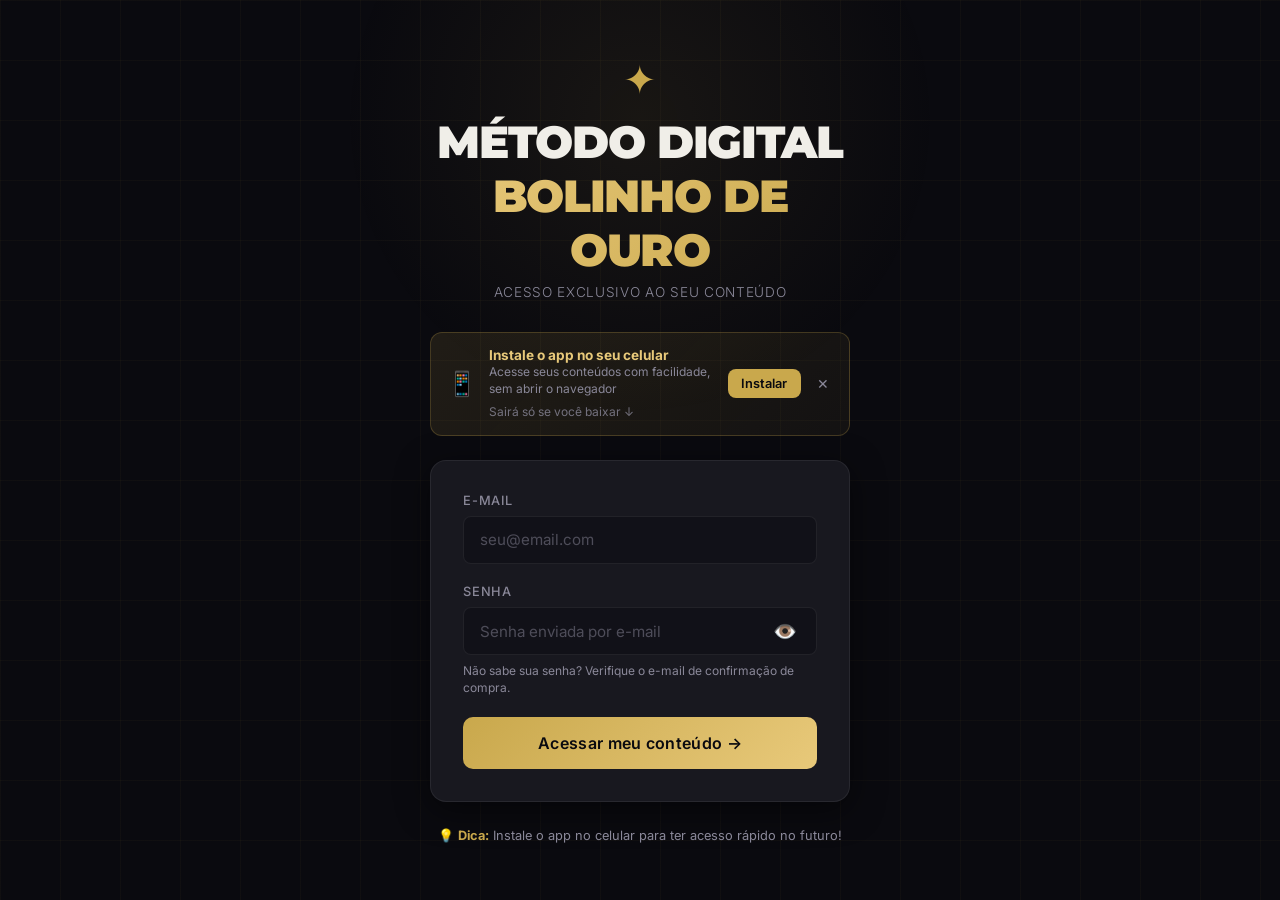
==== dashboard.html @ 83c012e7 "Adicionando app web completo" ====
<!DOCTYPE html>
<html lang="pt-BR">
<head>
  <meta charset="UTF-8" />
  <meta name="viewport" content="width=device-width, initial-scale=1.0, viewport-fit=cover, user-scalable=no" />
  <meta name="apple-mobile-web-app-capable" content="yes" />
  <meta name="apple-mobile-web-app-status-bar-style" content="black-translucent" />
  <meta name="theme-color" content="#0a0a0f" />
  <link rel="icon" type="image/x-icon" href="data:image/svg+xml,<svg xmlns='http://www.w3.org/2000/svg' viewBox='0 0 100 100'><text y='.9em' font-size='90' fill='%23c9a84c'>✦</text></svg>" />
  <title>Minha Biblioteca — Seu Conteúdo</title>
  <link rel="manifest" href="manifest.json" />
  <link rel="preconnect" href="https://fonts.googleapis.com" />
  <link href="https://fonts.googleapis.com/css2?family=Montserrat:wght@600;700;800;900&family=Inter:wght@300;400;500;600&display=swap" rel="stylesheet" />
  <link rel="stylesheet" href="style.css" />
</head>
<body class="dashboard-page">

  <!-- Header -->
  <header class="header">
    <div class="header-inner">
      <div class="brand-mini">
        <span class="brand-icon-sm">✦</span>
        <span>Minha Biblioteca</span>
      </div>
      <div class="header-actions">
        <button class="btn-pwa-mini" id="installBtnDash" style="display:none">📲 Instalar App</button>
        <button class="btn-logout" id="logoutBtn">Sair</button>
      </div>
    </div>
  </header>

  <!-- Hero Welcome -->
  <section class="hero-welcome">
    <h2 class="hero-title">Bem-vindo ao seu conteúdo 🎉</h2>
    <p class="hero-sub">Acesse seus materiais exclusivos abaixo. Clique em qualquer capa para abrir.</p>
  </section>

  <!-- Main Content -->
  <main class="library">

    <!-- Section: Conteúdo Principal -->
    <section class="section">
      <h3 class="section-title">
        <span class="section-badge unlocked">Desbloqueado</span>
        Seu Conteúdo Principal
      </h3>
      <div class="grid" id="mainGrid">

        <!-- Item 1 -->
        <div class="card unlocked" data-pdf="public/pdf/ebook-principal.pdf" data-title="E-book Principal">
          <div class="card-cover" style="background-image: url('public/imagens/capa1.png'); background-size: cover; background-position: center;">
```
            <div class="card-cover-icon"></div>
            <div class="card-cover-label">Receita Completa</div>
          </div>
          <div class="card-info">
            <h4>Bolinho de Ouro</h4>
            <p>Guia completo passo a passo</p>
            <span class="card-tag free">Incluso</span>
          </div>
        </div>

        <!-- Item 2 -->
        <div class="card unlocked" data-pdf="public/pdf/ebook-2.pdf" data-title="Livro de Receitas" data-checkout="https://go.perfectpay.com.br/PPU38CQ85M8" data-unlock-key="basico">
          <div class="card-cover" style="background-image: url('public/imagens/capa2.png'); background-size: cover; background-position: center;">
            <div class="card-cover-icon"></div>
            <div class="card-cover-label">Método Digital</div>
          </div>
          <div class="card-info">
            <h4>Venda Sem Sair de Casa</h4>
            <p>fature + de $5.000/mês</p>
            <span class="card-tag free">Incluso</span>
          </div>
        </div>

        <!-- Item 3 -->
        <div class="card unlocked" data-pdf="public/pdf/ebook-bonus.pdf" data-title="Checklist" data-checkout="https://go.perfectpay.com.br/PPU38CQ85M8" data-unlock-key="basico">
          <div class="card-cover" style="background-image: url('public/imagens/capa3.jpg'); background-size: cover; background-position: center;">
            <div class="card-cover-icon"></div>
            <div class="card-cover-label">Campeãs de Venda</div>
          </div>
          <div class="card-info">
            <h4>BÔNUS EXCLUSIVO</h4>
            <p>7 Receitas Campeãs Para Aumentar Seu Lucro</p>
            <span class="card-tag free">Incluso</span>
          </div>
        </div>

      </div>
    </section>

    <!-- Section: Ofertas Especiais -->
    <section class="section">
      <h3 class="section-title">
        <span class="section-badge locked">Oferta Especial</span>
        Conteúdo Premium — Desbloqueie Agora
      </h3>
      <div class="grid" id="upsellGrid">

        <!-- Upsell 1 -->
        <div class="card locked" data-checkout="https://go.perfectpay.com.br/PPU38CQ85TG" data-title="Pack Avançado" data-unlock-key="premium">
          <div class="card-cover locked-cover" style="background-image: url('public/imagens/capa4.png'); background-size: cover; background-position: center;">
            <div class="lock-overlay">
              <div class="lock-icon">🔒</div>
              <div class="lock-label">Clique para desbloquear</div>
            </div>
            <div class="card-cover-icon muted">⚡</div>
            <div class="card-cover-label muted">Premium</div>
          </div>
          <div class="card-info">
            <h4>Molhos Premium Gourmet</h4>
            <p>Conteúdo extra de alto nível</p>
            <span class="card-tag premium">Comprar agora</span>
          </div>
        </div>

        <!-- Upsell 2 -->
        <div class="card locked" data-checkout="https://seusite.com/checkout/upsell-2" data-title="Masterclass">
          <div class="card-cover locked-cover" style="background: linear-gradient(135deg, #1a1a1a 0%, #2d2d2d 100%)">
            <div class="lock-overlay">
              <div class="lock-icon">🔒</div>
              <div class="lock-label">Clique para desbloquear</div>
            </div>
            <div class="card-cover-icon muted">🎓</div>
            <div class="card-cover-label muted">Masterclass</div>
          </div>
          <div class="card-info">
            <h4>Masterclass Exclusiva</h4>
            <p>Treinamento aprofundado</p>
            <span class="card-tag premium">Comprar agora</span>
          </div>
        </div>

        <!-- Upsell 3 -->
        <div class="card locked" data-checkout="https://seusite.com/checkout/upsell-3" data-title="Bônus VIP">
          <div class="card-cover locked-cover" style="background: linear-gradient(135deg, #1a1a1a 0%, #2d2d2d 100%)">
            <div class="lock-overlay">
              <div class="lock-icon">🔒</div>
              <div class="lock-label">Clique para desbloquear</div>
            </div>
            <div class="card-cover-icon muted">👑</div>
            <div class="card-cover-label muted">VIP</div>
          </div>
          <div class="card-info">
            <h4>Bônus VIP</h4>
            <p>Para membros especiais</p>
            <span class="card-tag premium">Comprar agora</span>
          </div>
        </div>

      </div>
    </section>

  </main>

  <!-- PDF Modal -->
  <div class="modal-overlay" id="pdfModal">
    <div class="modal">
      <div class="modal-header">
        <h3 id="modalTitle">Título do PDF</h3>
        <button class="modal-close" id="modalClose">✕</button>
      </div>
      <div class="modal-body">
        <embed id="pdfEmbed" src="" type="application/pdf" width="100%" height="100%" />
      </div>
      <div class="modal-footer">
        <a id="pdfOpenNew" href="#" target="_blank" class="btn-open-new">Abrir em nova aba ↗</a>
      </div>
    </div>
  </div>

  <script src="app.js"></script>
</body>
</html>
---- style.css ----
/* ===================================
   MINHA BIBLIOTECA DIGITAL — STYLES
   Dark Luxury / Editorial Aesthetic
=================================== */

:root {
  --bg: #0a0a0f;
  --bg2: #111118;
  --bg3: #18181f;
  --border: rgba(255,255,255,0.07);
  --gold: #c9a84c;
  --gold-light: #e8c97a;
  --text: #f0eee8;
  --text-muted: #8a8899;
  --red: #e05c5c;
  --green: #4caf87;
  --radius: 12px;
  --shadow: 0 8px 32px rgba(0,0,0,0.5);
  --font-display: 'Montserrat', sans-serif;
  --font-body: 'Inter', sans-serif;
}

*, *::before, *::after { box-sizing: border-box; margin: 0; padding: 0; }

html { 
  scroll-behavior: smooth; 
  -webkit-user-select: none;
  user-select: none;
}

body {
  font-family: var(--font-body);
  background: var(--bg);
  color: var(--text);
  min-height: 100vh;
  -webkit-font-smoothing: antialiased;
}

/* ========== LOGIN PAGE ========== */

.login-page {
  display: flex;
  align-items: center;
  justify-content: center;
  min-height: 100vh;
  padding: 2rem 1rem;
  position: relative;
  overflow: hidden;
}

.login-bg {
  position: fixed;
  inset: 0;
  z-index: 0;
  pointer-events: none;
}

.login-bg-grid {
  position: absolute;
  inset: 0;
  background-image:
    linear-gradient(rgba(201,168,76,0.04) 1px, transparent 1px),
    linear-gradient(90deg, rgba(201,168,76,0.04) 1px, transparent 1px);
  background-size: 60px 60px;
}

.login-bg-glow {
  position: absolute;
  top: -20%;
  left: 50%;
  transform: translateX(-50%);
  width: 600px;
  height: 600px;
  background: radial-gradient(ellipse at center, rgba(201,168,76,0.08) 0%, transparent 70%);
}

.login-container {
  position: relative;
  z-index: 1;
  width: 100%;
  max-width: 420px;
  display: flex;
  flex-direction: column;
  gap: 1.5rem;
  animation: fadeUp 0.6s ease both;
}

@keyframes fadeUp {
  from { opacity: 0; transform: translateY(24px); }
  to { opacity: 1; transform: translateY(0); }
}

/* Brand */
.brand { text-align: center; padding-bottom: 0.5rem; }

.brand-icon {
  font-size: 2.5rem;
  color: var(--gold);
  display: block;
  margin-bottom: 0.75rem;
  animation: spin 8s linear infinite;
}

@keyframes spin {
  from { transform: rotate(0deg); }
  to { transform: rotate(360deg); }
}

.brand-name {
  font-family: var(--font-display);
  font-size: 2.8rem;
  font-weight: 900;
  letter-spacing: -0.03em;
  line-height: 1.2;
}

.brand-primary {
  color: var(--text);
  display: block;
}

.brand-accent {
  background: linear-gradient(135deg, var(--gold-light), var(--gold));
  -webkit-background-clip: text;
  -webkit-text-fill-color: transparent;
  background-clip: text;
  display: block;
}

.brand-sub {
  color: var(--text-muted);
  font-size: 0.85rem;
  margin-top: 0.4rem;
  letter-spacing: 0.05em;
  text-transform: uppercase;
  font-weight: 300;
}

/* PWA Banner */
.pwa-banner {
  display: flex;
  align-items: center;
  gap: 0.75rem;
  background: linear-gradient(135deg, rgba(201,168,76,0.12), rgba(201,168,76,0.05));
  border: 1px solid rgba(201,168,76,0.25);
  border-radius: var(--radius);
  padding: 0.875rem 1rem;
  animation: slideIn 0.4s ease 0.3s both;
}

@keyframes slideIn {
  from { opacity: 0; transform: translateX(-16px); }
  to { opacity: 1; transform: translateX(0); }
}

.pwa-banner.hidden { display: none; }

.pwa-icon { font-size: 1.5rem; flex-shrink: 0; }

.pwa-text { flex: 1; }
.pwa-text strong { display: block; font-size: 0.85rem; color: var(--gold-light); }
.pwa-text small { display: block; font-size: 0.75rem; color: var(--text-muted); margin-top: 0.1rem; line-height: 1.4; }

.pwa-btn {
  background: var(--gold);
  color: #0a0a0f;
  border: none;
  border-radius: 8px;
  padding: 0.45rem 0.85rem;
  font-size: 0.8rem;
  font-weight: 600;
  font-family: var(--font-body);
  cursor: pointer;
  white-space: nowrap;
  transition: background 0.2s;
}
.pwa-btn:hover { background: var(--gold-light); }

.pwa-close {
  background: none;
  border: none;
  color: var(--text-muted);
  cursor: pointer;
  font-size: 0.85rem;
  padding: 0.25rem;
  transition: color 0.2s;
  flex-shrink: 0;
}
.pwa-close:hover { color: var(--text); }

/* Login Form */
.login-form {
  background: var(--bg3);
  border: 1px solid var(--border);
  border-radius: 16px;
  padding: 2rem;
  display: flex;
  flex-direction: column;
  gap: 1.25rem;
  box-shadow: var(--shadow);
}

.field {
  display: flex;
  flex-direction: column;
  gap: 0.5rem;
}

.field label {
  font-size: 0.8rem;
  font-weight: 500;
  letter-spacing: 0.06em;
  text-transform: uppercase;
  color: var(--text-muted);
}

.field input {
  background: var(--bg2);
  border: 1px solid var(--border);
  border-radius: 8px;
  padding: 0.85rem 1rem;
  color: var(--text);
  font-family: var(--font-body);
  font-size: 0.95rem;
  outline: none;
  transition: border-color 0.2s, box-shadow 0.2s;
  -webkit-user-select: text;
  user-select: text;
}

.field input:focus {
  border-color: rgba(201,168,76,0.4);
  box-shadow: 0 0 0 3px rgba(201,168,76,0.08);
}

.field input::placeholder { color: var(--text-muted); opacity: 0.5; }

.password-wrapper {
  position: relative;
  display: flex;
  align-items: center;
}

.password-wrapper input {
  width: 100%;
  padding-right: 2.8rem;
}

.password-toggle {
  position: absolute;
  right: 0.75rem;
  background: none;
  border: none;
  color: var(--text-muted);
  font-size: 1.2rem;
  cursor: pointer;
  padding: 0.5rem;
  display: flex;
  align-items: center;
  justify-content: center;
  transition: color 0.2s;
}

.password-toggle:hover {
  color: var(--text);
}

.password-toggle:active {
  transform: scale(0.95);
}

.field-hint {
  font-size: 0.75rem;
  color: var(--text-muted);
  line-height: 1.4;
}

.error-msg {
  background: rgba(224,92,92,0.1);
  border: 1px solid rgba(224,92,92,0.25);
  color: var(--red);
  border-radius: 8px;
  padding: 0.75rem 1rem;
  font-size: 0.85rem;
  display: none;
}
.error-msg.show { display: block; }

.btn-login {
  background: linear-gradient(135deg, var(--gold) 0%, var(--gold-light) 100%);
  color: #0a0a0f;
  border: none;
  border-radius: 10px;
  padding: 1rem;
  font-family: var(--font-body);
  font-size: 1rem;
  font-weight: 600;
  cursor: pointer;
  transition: opacity 0.2s, transform 0.15s;
  letter-spacing: 0.02em;
}
.btn-login:hover { opacity: 0.9; transform: translateY(-1px); }
.btn-login:active { transform: translateY(0); }

.login-note {
  text-align: center;
  font-size: 0.8rem;
  color: var(--text-muted);
  line-height: 1.5;
  padding: 0 0.5rem;
}
.login-note strong { color: var(--gold); }

/* ========== DASHBOARD PAGE ========== */

.dashboard-page { min-height: 100vh; }

/* Header */
.header {
  position: sticky;
  top: 0;
  z-index: 100;
  background: rgba(10,10,15,0.85);
  backdrop-filter: blur(20px);
  border-bottom: 1px solid var(--border);
}

.header-inner {
  max-width: 1280px;
  margin: 0 auto;
  padding: 1rem 2rem;
  display: flex;
  align-items: center;
  justify-content: space-between;
}

.brand-mini {
  display: flex;
  align-items: center;
  gap: 0.5rem;
  font-family: var(--font-display);
  font-size: 1.1rem;
  font-weight: 700;
  color: var(--gold);
}

.brand-icon-sm { font-size: 1rem; }

.header-actions { display: flex; align-items: center; gap: 0.75rem; }

.btn-pwa-mini {
  background: rgba(201,168,76,0.15);
  border: 1px solid rgba(201,168,76,0.3);
  color: var(--gold);
  border-radius: 8px;
  padding: 0.45rem 0.85rem;
  font-size: 0.8rem;
  font-family: var(--font-body);
  cursor: pointer;
  transition: background 0.2s;
}
.btn-pwa-mini:hover { background: rgba(201,168,76,0.25); }

.btn-logout {
  background: transparent;
  border: 1px solid var(--border);
  color: var(--text-muted);
  border-radius: 8px;
  padding: 0.45rem 0.85rem;
  font-size: 0.8rem;
  font-family: var(--font-body);
  cursor: pointer;
  transition: color 0.2s, border-color 0.2s;
}
.btn-logout:hover { color: var(--text); border-color: rgba(255,255,255,0.2); }

/* Hero */
.hero-welcome {
  max-width: 1280px;
  margin: 0 auto;
  padding: 3rem 2rem 1.5rem;
  animation: fadeUp 0.5s ease both;
}

.hero-title {
  font-family: var(--font-display);
  font-size: clamp(2.2rem, 5vw, 3.2rem);
  font-weight: 900;
  letter-spacing: -0.03em;
  color: var(--text);
  margin-bottom: 0.5rem;
  line-height: 1.1;
}

.hero-sub {
  color: var(--text-muted);
  font-size: 1rem;
  font-weight: 300;
}

/* Library */
.library {
  max-width: 1280px;
  margin: 0 auto;
  padding: 1rem 2rem 4rem;
  display: flex;
  flex-direction: column;
  gap: 3rem;
}

.section { display: flex; flex-direction: column; gap: 1.25rem; }

.section-title {
  display: flex;
  align-items: center;
  gap: 0.75rem;
  font-family: var(--font-display);
  font-size: 1.5rem;
  font-weight: 800;
  color: var(--text);
  letter-spacing: -0.01em;
}

.section-badge {
  font-family: var(--font-body);
  font-size: 0.7rem;
  font-weight: 600;
  text-transform: uppercase;
  letter-spacing: 0.08em;
  padding: 0.3rem 0.7rem;
  border-radius: 20px;
}

.section-badge.unlocked {
  background: rgba(76,175,135,0.15);
  border: 1px solid rgba(76,175,135,0.3);
  color: var(--green);
}

.section-badge.locked {
  background: rgba(201,168,76,0.12);
  border: 1px solid rgba(201,168,76,0.25);
  color: var(--gold);
}

/* Grid */
.grid {
  display: grid;
  grid-template-columns: repeat(auto-fill, minmax(200px, 1fr));
  gap: 1.25rem;
}

/* Cards */
.card {
  border-radius: var(--radius);
  overflow: hidden;
  background: var(--bg3);
  border: 1px solid var(--border);
  cursor: pointer;
  transition: transform 0.25s ease, box-shadow 0.25s ease;
  animation: fadeUp 0.5s ease both;
}

.card:nth-child(1) { animation-delay: 0.05s; }
.card:nth-child(2) { animation-delay: 0.1s; }
.card:nth-child(3) { animation-delay: 0.15s; }

.card.unlocked:hover {
  transform: translateY(-6px) scale(1.01);
  box-shadow: 0 20px 40px rgba(0,0,0,0.5), 0 0 0 1px rgba(76,175,135,0.2);
}

.card.locked:hover {
  transform: translateY(-4px);
  box-shadow: 0 16px 32px rgba(0,0,0,0.5), 0 0 0 1px rgba(201,168,76,0.25);
}

/* Card Cover */
.card-cover {
  aspect-ratio: 2/3;
  display: flex;
  flex-direction: column;
  align-items: center;
  justify-content: center;
  position: relative;
  overflow: hidden;
}

.card-cover::after {
  content: '';
  position: absolute;
  inset: 0;
  background: linear-gradient(to bottom, transparent 50%, rgba(0,0,0,0.5) 100%);
}

.card-cover-icon {
  font-size: 3rem;
  z-index: 1;
  filter: drop-shadow(0 4px 12px rgba(0,0,0,0.4));
  transition: transform 0.3s ease;
}

.card:hover .card-cover-icon { transform: scale(1.1); }

.card-cover-icon.muted { filter: grayscale(1) opacity(0.3); }

.card-cover-label {
  position: absolute;
  bottom: 0.75rem;
  left: 0.75rem;
  z-index: 2;
  font-size: 0.7rem;
  font-weight: 600;
  text-transform: uppercase;
  letter-spacing: 0.08em;
  color: rgba(255,255,255,0.7);
  background: rgba(0,0,0,0.4);
  backdrop-filter: blur(8px);
  padding: 0.2rem 0.5rem;
  border-radius: 4px;
}

.card-cover-label.muted { opacity: 0.4; }

/* Locked overlay */
.locked-cover { filter: brightness(0.4); }

.lock-overlay {
  position: absolute;
  inset: 0;
  display: flex;
  flex-direction: column;
  align-items: center;
  justify-content: center;
  z-index: 3;
  gap: 0.5rem;
}

.lock-icon {
  font-size: 2.5rem;
  filter: none;
  animation: pulse 2s ease infinite;
}

@keyframes pulse {
  0%, 100% { opacity: 0.8; transform: scale(1); }
  50% { opacity: 1; transform: scale(1.05); }
}

.lock-label {
  font-size: 0.75rem;
  font-weight: 600;
  color: var(--gold-light);
  text-transform: uppercase;
  letter-spacing: 0.06em;
  background: rgba(0,0,0,0.6);
  padding: 0.3rem 0.75rem;
  border-radius: 20px;
  border: 1px solid rgba(201,168,76,0.3);
}

/* Card Info */
.card-info {
  padding: 1rem;
  display: flex;
  flex-direction: column;
  gap: 0.3rem;
}

.card-info h4 {
  font-family: var(--font-display);
  font-size: 0.95rem;
  font-weight: 700;
  color: var(--text);
  line-height: 1.3;
  letter-spacing: -0.01em;
}

.card-info p {
  font-size: 0.78rem;
  color: var(--text-muted);
  line-height: 1.4;
}

.card-tag {
  display: inline-block;
  font-size: 0.7rem;
  font-weight: 600;
  text-transform: uppercase;
  letter-spacing: 0.06em;
  padding: 0.2rem 0.55rem;
  border-radius: 4px;
  margin-top: 0.25rem;
}

.card-tag.free {
  background: rgba(76,175,135,0.12);
  color: var(--green);
}

.card-tag.premium {
  background: rgba(201,168,76,0.12);
  color: var(--gold);
}

/* ========== PDF MODAL ========== */

.modal-overlay {
  position: fixed;
  inset: 0;
  background: rgba(0,0,0,0.85);
  backdrop-filter: blur(8px);
  z-index: 1000;
  display: flex;
  align-items: center;
  justify-content: center;
  padding: 1rem;
  opacity: 0;
  pointer-events: none;
  transition: opacity 0.25s;
}

.modal-overlay.open {
  opacity: 1;
  pointer-events: all;
}

.modal {
  background: var(--bg3);
  border: 1px solid var(--border);
  border-radius: 16px;
  width: 100%;
  max-width: 900px;
  height: 90vh;
  display: flex;
  flex-direction: column;
  overflow: hidden;
  transform: scale(0.95);
  transition: transform 0.25s;
  box-shadow: 0 40px 80px rgba(0,0,0,0.6);
}

.modal-overlay.open .modal { transform: scale(1); }

.modal-header {
  display: flex;
  align-items: center;
  justify-content: space-between;
  padding: 1.25rem 1.5rem;
  border-bottom: 1px solid var(--border);
  flex-shrink: 0;
}

.modal-header h3 {
  font-family: var(--font-display);
  font-size: 1.1rem;
  font-weight: 700;
  color: var(--text);
}

.modal-close {
  background: rgba(255,255,255,0.07);
  border: 1px solid var(--border);
  color: var(--text-muted);
  border-radius: 8px;
  width: 36px;
  height: 36px;
  cursor: pointer;
  font-size: 0.85rem;
  transition: background 0.2s, color 0.2s;
  display: flex;
  align-items: center;
  justify-content: center;
}
.modal-close:hover { background: rgba(255,255,255,0.12); color: var(--text); }

.modal-body { flex: 1; overflow: hidden; }

.modal-body iframe {
  width: 100%;
  height: 100%;
  display: block;
  background: var(--bg2);
}

.modal-footer {
  padding: 1rem 1.5rem;
  border-top: 1px solid var(--border);
  display: flex;
  justify-content: flex-end;
  flex-shrink: 0;
}

.btn-open-new {
  background: rgba(201,168,76,0.12);
  border: 1px solid rgba(201,168,76,0.25);
  color: var(--gold);
  text-decoration: none;
  padding: 0.55rem 1.1rem;
  border-radius: 8px;
  font-size: 0.85rem;
  font-weight: 500;
  transition: background 0.2s;
}
.btn-open-new:hover { background: rgba(201,168,76,0.22); }

/* ========== RESPONSIVE ========== */

@media (max-width: 768px) {
  .header-inner { padding: 1rem; }
  .hero-welcome { padding: 2rem 1rem 1rem; }
  .library { padding: 0.5rem 1rem 3rem; }
  .grid { grid-template-columns: repeat(2, 1fr); gap: 0.875rem; }
  .login-form { padding: 1.5rem; }

  .btn-login {
    min-height: 48px;
    font-size: 1rem;
  }

  .field input {
    min-height: 44px;
  }
}

@media (max-width: 480px) {
  /* Header */
  .header-inner { 
    padding: 0.75rem;
    gap: 0.5rem;
  }

  .brand-mini {
    font-size: 0.85rem;
    gap: 0.4rem;
  }

  .btn-logout,
  .btn-pwa-mini {
    padding: 0.5rem 0.9rem;
    font-size: 0.7rem;
    min-height: 40px;
  }

  /* Hero */
  .hero-welcome { 
    padding: 1.25rem 0.9rem 0.875rem; 
  }

  .hero-title {
    font-size: clamp(1.6rem, 6vw, 2rem);
    line-height: 1.15;
  }

  .hero-sub {
    font-size: 0.85rem;
  }

  /* Library */
  .library { 
    padding: 0.5rem 0.9rem 2.5rem; 
    gap: 1.5rem;
  }

  .section {
    gap: 1rem;
  }

  .section-title {
    font-size: 1.1rem;
  }

  /* Grid */
  .grid { 
    grid-template-columns: 1fr;
    gap: 1rem;
  }

  /* Cards */
  .card {
    display: flex;
    flex-direction: column;
  }

  .card-cover {
    aspect-ratio: 16/10;
    min-height: 140px;
  }

  .card-cover-icon {
    font-size: 2rem;
  }

  .card-info {
    padding: 0.9rem;
    flex: 1;
  }

  .card-info h4 {
    font-size: 0.95rem;
    margin-bottom: 0.25rem;
  }

  .card-info p {
    font-size: 0.78rem;
    margin-bottom: 0.3rem;
  }

  .card-tag {
    font-size: 0.68rem;
    padding: 0.25rem 0.6rem;
    margin-top: 0.25rem;
  }

  .lock-icon {
    font-size: 2rem;
  }

  .lock-label {
    font-size: 0.7rem;
  }

  /* Login Form */
  .login-container {
    max-width: 100%;
    gap: 1.25rem;
  }

  .login-form { 
    padding: 1.25rem 1.1rem;
    gap: 1rem;
  }

  .field input {
    padding: 0.95rem 1rem;
    font-size: 16px !important;
    min-height: 48px;
  }

  .btn-login {
    padding: 1.2rem;
    font-size: 0.95rem;
    min-height: 54px;
    -webkit-appearance: none;
    appearance: none;
  }

  .brand-name {
    font-size: 2rem;
  }

  .brand-icon {
    font-size: 2rem;
  }

  .pwa-banner {
    gap: 0.6rem;
    padding: 0.8rem;
  }

  .pwa-icon { font-size: 1.25rem; }
  .pwa-btn { padding: 0.5rem 0.9rem; font-size: 0.7rem; min-height: 40px; }

  /* Modal */
  .modal-overlay {
    padding: 0.75rem;
  }

  .modal {
    max-width: 100%;
    height: 80vh;
  }

  .modal-header {
    padding: 0.9rem 1.1rem;
  }

  .modal-header h3 {
    font-size: 0.95rem;
  }

  .modal-close {
    width: 36px;
    height: 36px;
  }

  .btn-open-new {
    padding: 0.6rem 1rem;
    font-size: 0.75rem;
  }

  /* Touch targets */
  button {
    min-height: 44px;
    -webkit-tap-highlight-color: transparent;
    tap-highlight-color: transparent;
  }

  a {
    -webkit-tap-highlight-color: transparent;
    tap-highlight-color: transparent;
  }

  input {
    -webkit-appearance: none;
    appearance: none;
  }

  input::-webkit-outer-spin-button,
  input::-webkit-inner-spin-button {
    -webkit-appearance: none;
    appearance: none;
    margin: 0;
  }
}
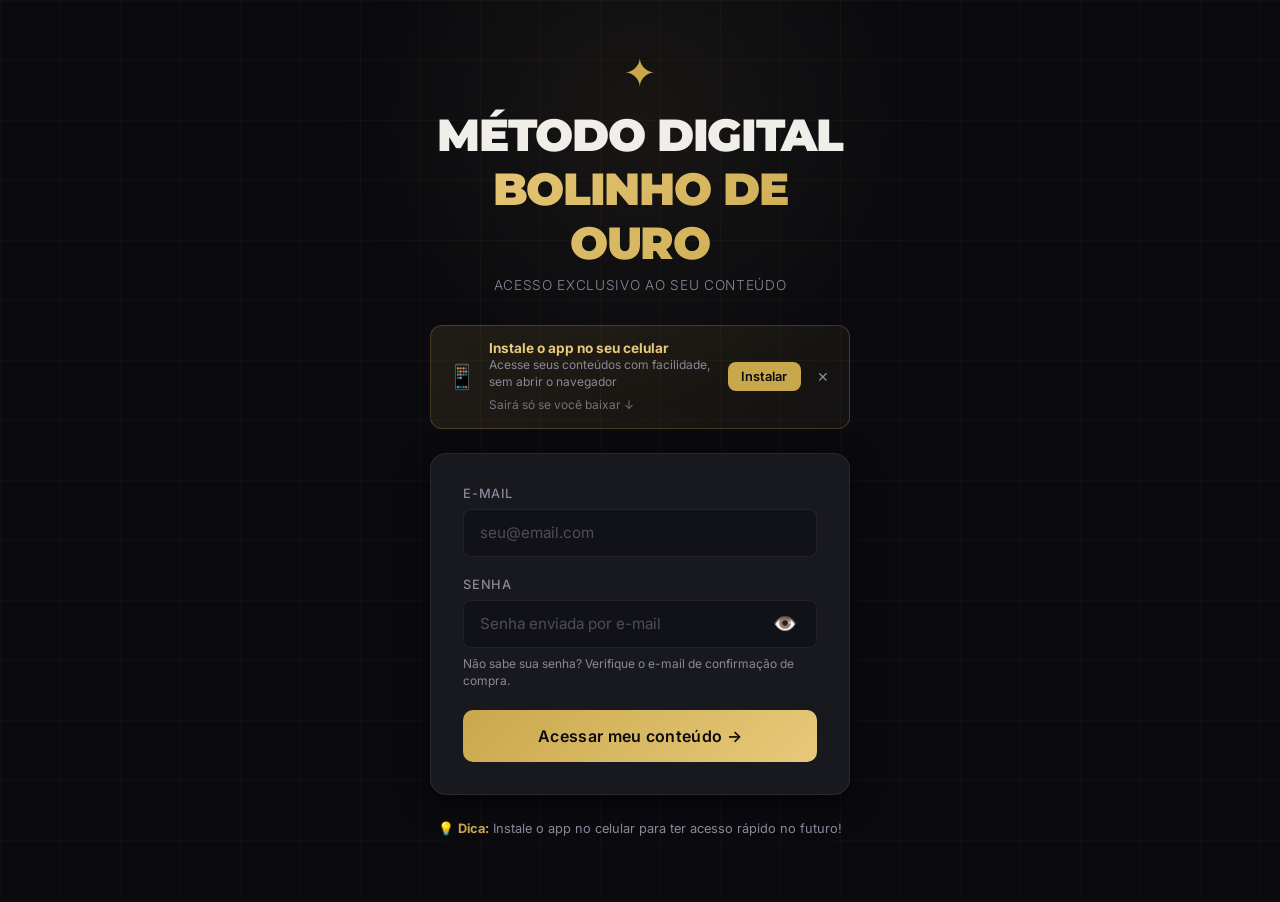
==== commit 0e4f358c: "add novo card de video" ====
--- a/dashboard.html
+++ b/dashboard.html
@@ -1,18 +1,23 @@
 <!DOCTYPE html>
 <html lang="pt-BR">
+
 <head>
   <meta charset="UTF-8" />
   <meta name="viewport" content="width=device-width, initial-scale=1.0, viewport-fit=cover, user-scalable=no" />
   <meta name="apple-mobile-web-app-capable" content="yes" />
   <meta name="apple-mobile-web-app-status-bar-style" content="black-translucent" />
   <meta name="theme-color" content="#0a0a0f" />
-  <link rel="icon" type="image/x-icon" href="data:image/svg+xml,<svg xmlns='http://www.w3.org/2000/svg' viewBox='0 0 100 100'><text y='.9em' font-size='90' fill='%23c9a84c'>✦</text></svg>" />
+  <link rel="icon" type="image/x-icon"
+    href="data:image/svg+xml,<svg xmlns='http://www.w3.org/2000/svg' viewBox='0 0 100 100'><text y='.9em' font-size='90' fill='%23c9a84c'>✦</text></svg>" />
   <title>Minha Biblioteca — Seu Conteúdo</title>
   <link rel="manifest" href="manifest.json" />
   <link rel="preconnect" href="https://fonts.googleapis.com" />
-  <link href="https://fonts.googleapis.com/css2?family=Montserrat:wght@600;700;800;900&family=Inter:wght@300;400;500;600&display=swap" rel="stylesheet" />
+  <link
+    href="https://fonts.googleapis.com/css2?family=Montserrat:wght@600;700;800;900&family=Inter:wght@300;400;500;600&display=swap"
+    rel="stylesheet" />
   <link rel="stylesheet" href="style.css" />
 </head>
+
 <body class="dashboard-page">
 
   <!-- Header -->
@@ -47,9 +52,10 @@
       <div class="grid" id="mainGrid">
 
         <!-- Item 1 -->
-        <div class="card unlocked" data-pdf="public/pdf/ebook-principal.pdf" data-title="E-book Principal">
-          <div class="card-cover" style="background-image: url('public/imagens/capa1.png'); background-size: cover; background-position: center;">
-```
+        <div class="card unlocked" data-pdf="pdf/1ebook-principal.pdf" data-title="E-book Principal">
+          <div class="card-cover"
+            style="background-image: url('imagens/capa1.png'); background-size: cover; background-position: center;">
+            ```
             <div class="card-cover-icon"></div>
             <div class="card-cover-label">Receita Completa</div>
           </div>
@@ -61,8 +67,10 @@
         </div>
 
         <!-- Item 2 -->
-        <div class="card unlocked" data-pdf="public/pdf/ebook-2.pdf" data-title="Livro de Receitas" data-checkout="https://go.perfectpay.com.br/PPU38CQ85M8" data-unlock-key="basico">
-          <div class="card-cover" style="background-image: url('public/imagens/capa2.png'); background-size: cover; background-position: center;">
+        <div class="card unlocked" data-pdf="pdf/2ebook-vender.pdf" data-title="Livro de Receitas"
+          data-checkout="https://go.perfectpay.com.br/PPU38CQ85M8" data-unlock-key="basico">
+          <div class="card-cover"
+            style="background-image: url('imagens/capa2.png'); background-size: cover; background-position: center;">
             <div class="card-cover-icon"></div>
             <div class="card-cover-label">Método Digital</div>
           </div>
@@ -74,14 +82,31 @@
         </div>
 
         <!-- Item 3 -->
-        <div class="card unlocked" data-pdf="public/pdf/ebook-bonus.pdf" data-title="Checklist" data-checkout="https://go.perfectpay.com.br/PPU38CQ85M8" data-unlock-key="basico">
-          <div class="card-cover" style="background-image: url('public/imagens/capa3.jpg'); background-size: cover; background-position: center;">
+        <div class="card unlocked" data-pdf="pdf/3ebook-bonus.pdf" data-title="Checklist"
+          data-checkout="https://go.perfectpay.com.br/PPU38CQ85M8" data-unlock-key="basico">
+          <div class="card-cover"
+            style="background-image: url('imagens/capa3.jpg'); background-size: cover; background-position: center;">
             <div class="card-cover-icon"></div>
             <div class="card-cover-label">Campeãs de Venda</div>
           </div>
           <div class="card-info">
             <h4>BÔNUS EXCLUSIVO</h4>
             <p>7 Receitas Campeãs Para Aumentar Seu Lucro</p>
+            <span class="card-tag free">Incluso</span>
+          </div>
+        </div>
+
+        <!-- Item 4 -->
+        <div class="card unlocked" data-pdf="pdf/6ebook-videos_passo_a_passo_premium (1).pdf"
+          data-title="Vídeos Passo a Passo">
+          <div class="card-cover"
+            style="background-image: url('imagens/capa6.png'); background-size: cover; background-position: center;">
+            <div class="card-cover-icon"></div>
+            <div class="card-cover-label">Vídeos Premium</div>
+          </div>
+          <div class="card-info">
+            <h4>Vídeos Passo a Passo</h4>
+            <p>Guia em vídeo</p>
             <span class="card-tag free">Incluso</span>
           </div>
         </div>
@@ -98,8 +123,10 @@
       <div class="grid" id="upsellGrid">
 
         <!-- Upsell 1 -->
-        <div class="card locked" data-checkout="https://go.perfectpay.com.br/PPU38CQ85TG" data-title="Pack Avançado" data-unlock-key="premium">
-          <div class="card-cover locked-cover" style="background-image: url('public/imagens/capa4.png'); background-size: cover; background-position: center;">
+        <div class="card locked" data-pdf="pdf/4ebook-molhos.pdf"
+          data-checkout="https://go.perfectpay.com.br/PPU38CQ85TG" data-title="Pack Avançado" data-unlock-key="premium">
+          <div class="card-cover locked-cover"
+            style="background-image: url('imagens/capa4.png'); background-size: cover; background-position: center;">
             <div class="lock-overlay">
               <div class="lock-icon">🔒</div>
               <div class="lock-label">Clique para desbloquear</div>
@@ -115,36 +142,40 @@
         </div>
 
         <!-- Upsell 2 -->
-        <div class="card locked" data-checkout="https://seusite.com/checkout/upsell-2" data-title="Masterclass">
-          <div class="card-cover locked-cover" style="background: linear-gradient(135deg, #1a1a1a 0%, #2d2d2d 100%)">
+        <div class="card locked" data-pdf="pdf/5ebook-manualescala.pdf"
+          data-checkout="https://go.perfectpay.com.br/PPU38CQ8AS0" data-title="Manual da Escala"
+          data-unlock-key="escala">
+          <div class="card-cover locked-cover"
+            style="background-image: url('imagens/capa5.png'); background-size: cover; background-position: center;">
             <div class="lock-overlay">
               <div class="lock-icon">🔒</div>
               <div class="lock-label">Clique para desbloquear</div>
             </div>
             <div class="card-cover-icon muted">🎓</div>
-            <div class="card-cover-label muted">Masterclass</div>
-          </div>
-          <div class="card-info">
-            <h4>Masterclass Exclusiva</h4>
-            <p>Treinamento aprofundado</p>
+            <div class="card-cover-label muted">Manual</div>
+          </div>
+          <div class="card-info">
+            <h4>Manual da Escala</h4>
+            <p>Aprenda a escalar seu negócio</p>
             <span class="card-tag premium">Comprar agora</span>
           </div>
         </div>
 
         <!-- Upsell 3 -->
-        <div class="card locked" data-checkout="https://seusite.com/checkout/upsell-3" data-title="Bônus VIP">
+        <div class="card locked" style="pointer-events: none; opacity: 0.7;" data-title="Em Breve">
           <div class="card-cover locked-cover" style="background: linear-gradient(135deg, #1a1a1a 0%, #2d2d2d 100%)">
             <div class="lock-overlay">
-              <div class="lock-icon">🔒</div>
-              <div class="lock-label">Clique para desbloquear</div>
+              <div class="lock-icon">⏳</div>
+              <div class="lock-label">Em Breve</div>
             </div>
             <div class="card-cover-icon muted">👑</div>
             <div class="card-cover-label muted">VIP</div>
           </div>
           <div class="card-info">
             <h4>Bônus VIP</h4>
-            <p>Para membros especiais</p>
-            <span class="card-tag premium">Comprar agora</span>
+            <p>Novidades chegando aqui</p>
+            <span class="card-tag"
+              style="background: rgba(255,255,255,0.1); color: #ccc; border: 1px solid rgba(255,255,255,0.2);">Aguarde</span>
           </div>
         </div>
 
@@ -171,4 +202,5 @@
 
   <script src="app.js"></script>
 </body>
-</html>
+
+</html>
--- a/style.css
+++ b/style.css
@@ -7,7 +7,7 @@
   --bg: #0a0a0f;
   --bg2: #111118;
   --bg3: #18181f;
-  --border: rgba(255,255,255,0.07);
+  --border: rgba(255, 255, 255, 0.07);
   --gold: #c9a84c;
   --gold-light: #e8c97a;
   --text: #f0eee8;
@@ -15,15 +15,21 @@
   --red: #e05c5c;
   --green: #4caf87;
   --radius: 12px;
-  --shadow: 0 8px 32px rgba(0,0,0,0.5);
+  --shadow: 0 8px 32px rgba(0, 0, 0, 0.5);
   --font-display: 'Montserrat', sans-serif;
   --font-body: 'Inter', sans-serif;
 }
 
-*, *::before, *::after { box-sizing: border-box; margin: 0; padding: 0; }
-
-html { 
-  scroll-behavior: smooth; 
+*,
+*::before,
+*::after {
+  box-sizing: border-box;
+  margin: 0;
+  padding: 0;
+}
+
+html {
+  scroll-behavior: smooth;
   -webkit-user-select: none;
   user-select: none;
 }
@@ -43,9 +49,10 @@
   align-items: center;
   justify-content: center;
   min-height: 100vh;
-  padding: 2rem 1rem;
+  padding: 3rem 1rem 4rem;
   position: relative;
-  overflow: hidden;
+  overflow-y: auto;
+  overflow-x: hidden;
 }
 
 .login-bg {
@@ -59,8 +66,8 @@
   position: absolute;
   inset: 0;
   background-image:
-    linear-gradient(rgba(201,168,76,0.04) 1px, transparent 1px),
-    linear-gradient(90deg, rgba(201,168,76,0.04) 1px, transparent 1px);
+    linear-gradient(rgba(201, 168, 76, 0.04) 1px, transparent 1px),
+    linear-gradient(90deg, rgba(201, 168, 76, 0.04) 1px, transparent 1px);
   background-size: 60px 60px;
 }
 
@@ -71,7 +78,7 @@
   transform: translateX(-50%);
   width: 600px;
   height: 600px;
-  background: radial-gradient(ellipse at center, rgba(201,168,76,0.08) 0%, transparent 70%);
+  background: radial-gradient(ellipse at center, rgba(201, 168, 76, 0.08) 0%, transparent 70%);
 }
 
 .login-container {
@@ -82,16 +89,27 @@
   display: flex;
   flex-direction: column;
   gap: 1.5rem;
+  margin: auto 0;
   animation: fadeUp 0.6s ease both;
 }
 
 @keyframes fadeUp {
-  from { opacity: 0; transform: translateY(24px); }
-  to { opacity: 1; transform: translateY(0); }
+  from {
+    opacity: 0;
+    transform: translateY(24px);
+  }
+
+  to {
+    opacity: 1;
+    transform: translateY(0);
+  }
 }
 
 /* Brand */
-.brand { text-align: center; padding-bottom: 0.5rem; }
+.brand {
+  text-align: center;
+  padding-bottom: 0.5rem;
+}
 
 .brand-icon {
   font-size: 2.5rem;
@@ -102,8 +120,13 @@
 }
 
 @keyframes spin {
-  from { transform: rotate(0deg); }
-  to { transform: rotate(360deg); }
+  from {
+    transform: rotate(0deg);
+  }
+
+  to {
+    transform: rotate(360deg);
+  }
 }
 
 .brand-name {
@@ -141,25 +164,51 @@
   display: flex;
   align-items: center;
   gap: 0.75rem;
-  background: linear-gradient(135deg, rgba(201,168,76,0.12), rgba(201,168,76,0.05));
-  border: 1px solid rgba(201,168,76,0.25);
+  background: linear-gradient(135deg, rgba(201, 168, 76, 0.12), rgba(201, 168, 76, 0.05));
+  border: 1px solid rgba(201, 168, 76, 0.25);
   border-radius: var(--radius);
   padding: 0.875rem 1rem;
   animation: slideIn 0.4s ease 0.3s both;
 }
 
 @keyframes slideIn {
-  from { opacity: 0; transform: translateX(-16px); }
-  to { opacity: 1; transform: translateX(0); }
-}
-
-.pwa-banner.hidden { display: none; }
-
-.pwa-icon { font-size: 1.5rem; flex-shrink: 0; }
-
-.pwa-text { flex: 1; }
-.pwa-text strong { display: block; font-size: 0.85rem; color: var(--gold-light); }
-.pwa-text small { display: block; font-size: 0.75rem; color: var(--text-muted); margin-top: 0.1rem; line-height: 1.4; }
+  from {
+    opacity: 0;
+    transform: translateX(-16px);
+  }
+
+  to {
+    opacity: 1;
+    transform: translateX(0);
+  }
+}
+
+.pwa-banner.hidden {
+  display: none;
+}
+
+.pwa-icon {
+  font-size: 1.5rem;
+  flex-shrink: 0;
+}
+
+.pwa-text {
+  flex: 1;
+}
+
+.pwa-text strong {
+  display: block;
+  font-size: 0.85rem;
+  color: var(--gold-light);
+}
+
+.pwa-text small {
+  display: block;
+  font-size: 0.75rem;
+  color: var(--text-muted);
+  margin-top: 0.1rem;
+  line-height: 1.4;
+}
 
 .pwa-btn {
   background: var(--gold);
@@ -174,7 +223,10 @@
   white-space: nowrap;
   transition: background 0.2s;
 }
-.pwa-btn:hover { background: var(--gold-light); }
+
+.pwa-btn:hover {
+  background: var(--gold-light);
+}
 
 .pwa-close {
   background: none;
@@ -186,7 +238,10 @@
   transition: color 0.2s;
   flex-shrink: 0;
 }
-.pwa-close:hover { color: var(--text); }
+
+.pwa-close:hover {
+  color: var(--text);
+}
 
 /* Login Form */
 .login-form {
@@ -229,11 +284,14 @@
 }
 
 .field input:focus {
-  border-color: rgba(201,168,76,0.4);
-  box-shadow: 0 0 0 3px rgba(201,168,76,0.08);
-}
-
-.field input::placeholder { color: var(--text-muted); opacity: 0.5; }
+  border-color: rgba(201, 168, 76, 0.4);
+  box-shadow: 0 0 0 3px rgba(201, 168, 76, 0.08);
+}
+
+.field input::placeholder {
+  color: var(--text-muted);
+  opacity: 0.5;
+}
 
 .password-wrapper {
   position: relative;
@@ -276,15 +334,18 @@
 }
 
 .error-msg {
-  background: rgba(224,92,92,0.1);
-  border: 1px solid rgba(224,92,92,0.25);
+  background: rgba(224, 92, 92, 0.1);
+  border: 1px solid rgba(224, 92, 92, 0.25);
   color: var(--red);
   border-radius: 8px;
   padding: 0.75rem 1rem;
   font-size: 0.85rem;
   display: none;
 }
-.error-msg.show { display: block; }
+
+.error-msg.show {
+  display: block;
+}
 
 .btn-login {
   background: linear-gradient(135deg, var(--gold) 0%, var(--gold-light) 100%);
@@ -299,8 +360,15 @@
   transition: opacity 0.2s, transform 0.15s;
   letter-spacing: 0.02em;
 }
-.btn-login:hover { opacity: 0.9; transform: translateY(-1px); }
-.btn-login:active { transform: translateY(0); }
+
+.btn-login:hover {
+  opacity: 0.9;
+  transform: translateY(-1px);
+}
+
+.btn-login:active {
+  transform: translateY(0);
+}
 
 .login-note {
   text-align: center;
@@ -309,18 +377,23 @@
   line-height: 1.5;
   padding: 0 0.5rem;
 }
-.login-note strong { color: var(--gold); }
+
+.login-note strong {
+  color: var(--gold);
+}
 
 /* ========== DASHBOARD PAGE ========== */
 
-.dashboard-page { min-height: 100vh; }
+.dashboard-page {
+  min-height: 100vh;
+}
 
 /* Header */
 .header {
   position: sticky;
   top: 0;
   z-index: 100;
-  background: rgba(10,10,15,0.85);
+  background: rgba(10, 10, 15, 0.85);
   backdrop-filter: blur(20px);
   border-bottom: 1px solid var(--border);
 }
@@ -344,13 +417,19 @@
   color: var(--gold);
 }
 
-.brand-icon-sm { font-size: 1rem; }
-
-.header-actions { display: flex; align-items: center; gap: 0.75rem; }
+.brand-icon-sm {
+  font-size: 1rem;
+}
+
+.header-actions {
+  display: flex;
+  align-items: center;
+  gap: 0.75rem;
+}
 
 .btn-pwa-mini {
-  background: rgba(201,168,76,0.15);
-  border: 1px solid rgba(201,168,76,0.3);
+  background: rgba(201, 168, 76, 0.15);
+  border: 1px solid rgba(201, 168, 76, 0.3);
   color: var(--gold);
   border-radius: 8px;
   padding: 0.45rem 0.85rem;
@@ -359,7 +438,10 @@
   cursor: pointer;
   transition: background 0.2s;
 }
-.btn-pwa-mini:hover { background: rgba(201,168,76,0.25); }
+
+.btn-pwa-mini:hover {
+  background: rgba(201, 168, 76, 0.25);
+}
 
 .btn-logout {
   background: transparent;
@@ -372,7 +454,11 @@
   cursor: pointer;
   transition: color 0.2s, border-color 0.2s;
 }
-.btn-logout:hover { color: var(--text); border-color: rgba(255,255,255,0.2); }
+
+.btn-logout:hover {
+  color: var(--text);
+  border-color: rgba(255, 255, 255, 0.2);
+}
 
 /* Hero */
 .hero-welcome {
@@ -408,7 +494,11 @@
   gap: 3rem;
 }
 
-.section { display: flex; flex-direction: column; gap: 1.25rem; }
+.section {
+  display: flex;
+  flex-direction: column;
+  gap: 1.25rem;
+}
 
 .section-title {
   display: flex;
@@ -432,14 +522,14 @@
 }
 
 .section-badge.unlocked {
-  background: rgba(76,175,135,0.15);
-  border: 1px solid rgba(76,175,135,0.3);
+  background: rgba(76, 175, 135, 0.15);
+  border: 1px solid rgba(76, 175, 135, 0.3);
   color: var(--green);
 }
 
 .section-badge.locked {
-  background: rgba(201,168,76,0.12);
-  border: 1px solid rgba(201,168,76,0.25);
+  background: rgba(201, 168, 76, 0.12);
+  border: 1px solid rgba(201, 168, 76, 0.25);
   color: var(--gold);
 }
 
@@ -461,18 +551,26 @@
   animation: fadeUp 0.5s ease both;
 }
 
-.card:nth-child(1) { animation-delay: 0.05s; }
-.card:nth-child(2) { animation-delay: 0.1s; }
-.card:nth-child(3) { animation-delay: 0.15s; }
+.card:nth-child(1) {
+  animation-delay: 0.05s;
+}
+
+.card:nth-child(2) {
+  animation-delay: 0.1s;
+}
+
+.card:nth-child(3) {
+  animation-delay: 0.15s;
+}
 
 .card.unlocked:hover {
   transform: translateY(-6px) scale(1.01);
-  box-shadow: 0 20px 40px rgba(0,0,0,0.5), 0 0 0 1px rgba(76,175,135,0.2);
+  box-shadow: 0 20px 40px rgba(0, 0, 0, 0.5), 0 0 0 1px rgba(76, 175, 135, 0.2);
 }
 
 .card.locked:hover {
   transform: translateY(-4px);
-  box-shadow: 0 16px 32px rgba(0,0,0,0.5), 0 0 0 1px rgba(201,168,76,0.25);
+  box-shadow: 0 16px 32px rgba(0, 0, 0, 0.5), 0 0 0 1px rgba(201, 168, 76, 0.25);
 }
 
 /* Card Cover */
@@ -490,19 +588,23 @@
   content: '';
   position: absolute;
   inset: 0;
-  background: linear-gradient(to bottom, transparent 50%, rgba(0,0,0,0.5) 100%);
+  background: linear-gradient(to bottom, transparent 50%, rgba(0, 0, 0, 0.5) 100%);
 }
 
 .card-cover-icon {
   font-size: 3rem;
   z-index: 1;
-  filter: drop-shadow(0 4px 12px rgba(0,0,0,0.4));
+  filter: drop-shadow(0 4px 12px rgba(0, 0, 0, 0.4));
   transition: transform 0.3s ease;
 }
 
-.card:hover .card-cover-icon { transform: scale(1.1); }
-
-.card-cover-icon.muted { filter: grayscale(1) opacity(0.3); }
+.card:hover .card-cover-icon {
+  transform: scale(1.1);
+}
+
+.card-cover-icon.muted {
+  filter: grayscale(1) opacity(0.3);
+}
 
 .card-cover-label {
   position: absolute;
@@ -513,17 +615,21 @@
   font-weight: 600;
   text-transform: uppercase;
   letter-spacing: 0.08em;
-  color: rgba(255,255,255,0.7);
-  background: rgba(0,0,0,0.4);
+  color: rgba(255, 255, 255, 0.7);
+  background: rgba(0, 0, 0, 0.4);
   backdrop-filter: blur(8px);
   padding: 0.2rem 0.5rem;
   border-radius: 4px;
 }
 
-.card-cover-label.muted { opacity: 0.4; }
+.card-cover-label.muted {
+  opacity: 0.4;
+}
 
 /* Locked overlay */
-.locked-cover { filter: brightness(0.4); }
+.locked-cover {
+  filter: brightness(0.4);
+}
 
 .lock-overlay {
   position: absolute;
@@ -543,8 +649,17 @@
 }
 
 @keyframes pulse {
-  0%, 100% { opacity: 0.8; transform: scale(1); }
-  50% { opacity: 1; transform: scale(1.05); }
+
+  0%,
+  100% {
+    opacity: 0.8;
+    transform: scale(1);
+  }
+
+  50% {
+    opacity: 1;
+    transform: scale(1.05);
+  }
 }
 
 .lock-label {
@@ -553,10 +668,10 @@
   color: var(--gold-light);
   text-transform: uppercase;
   letter-spacing: 0.06em;
-  background: rgba(0,0,0,0.6);
+  background: rgba(0, 0, 0, 0.6);
   padding: 0.3rem 0.75rem;
   border-radius: 20px;
-  border: 1px solid rgba(201,168,76,0.3);
+  border: 1px solid rgba(201, 168, 76, 0.3);
 }
 
 /* Card Info */
@@ -594,12 +709,12 @@
 }
 
 .card-tag.free {
-  background: rgba(76,175,135,0.12);
+  background: rgba(76, 175, 135, 0.12);
   color: var(--green);
 }
 
 .card-tag.premium {
-  background: rgba(201,168,76,0.12);
+  background: rgba(201, 168, 76, 0.12);
   color: var(--gold);
 }
 
@@ -608,7 +723,7 @@
 .modal-overlay {
   position: fixed;
   inset: 0;
-  background: rgba(0,0,0,0.85);
+  background: rgba(0, 0, 0, 0.85);
   backdrop-filter: blur(8px);
   z-index: 1000;
   display: flex;
@@ -637,10 +752,12 @@
   overflow: hidden;
   transform: scale(0.95);
   transition: transform 0.25s;
-  box-shadow: 0 40px 80px rgba(0,0,0,0.6);
-}
-
-.modal-overlay.open .modal { transform: scale(1); }
+  box-shadow: 0 40px 80px rgba(0, 0, 0, 0.6);
+}
+
+.modal-overlay.open .modal {
+  transform: scale(1);
+}
 
 .modal-header {
   display: flex;
@@ -659,7 +776,7 @@
 }
 
 .modal-close {
-  background: rgba(255,255,255,0.07);
+  background: rgba(255, 255, 255, 0.07);
   border: 1px solid var(--border);
   color: var(--text-muted);
   border-radius: 8px;
@@ -672,9 +789,16 @@
   align-items: center;
   justify-content: center;
 }
-.modal-close:hover { background: rgba(255,255,255,0.12); color: var(--text); }
-
-.modal-body { flex: 1; overflow: hidden; }
+
+.modal-close:hover {
+  background: rgba(255, 255, 255, 0.12);
+  color: var(--text);
+}
+
+.modal-body {
+  flex: 1;
+  overflow: hidden;
+}
 
 .modal-body iframe {
   width: 100%;
@@ -692,8 +816,8 @@
 }
 
 .btn-open-new {
-  background: rgba(201,168,76,0.12);
-  border: 1px solid rgba(201,168,76,0.25);
+  background: rgba(201, 168, 76, 0.12);
+  border: 1px solid rgba(201, 168, 76, 0.25);
   color: var(--gold);
   text-decoration: none;
   padding: 0.55rem 1.1rem;
@@ -702,16 +826,34 @@
   font-weight: 500;
   transition: background 0.2s;
 }
-.btn-open-new:hover { background: rgba(201,168,76,0.22); }
+
+.btn-open-new:hover {
+  background: rgba(201, 168, 76, 0.22);
+}
 
 /* ========== RESPONSIVE ========== */
 
 @media (max-width: 768px) {
-  .header-inner { padding: 1rem; }
-  .hero-welcome { padding: 2rem 1rem 1rem; }
-  .library { padding: 0.5rem 1rem 3rem; }
-  .grid { grid-template-columns: repeat(2, 1fr); gap: 0.875rem; }
-  .login-form { padding: 1.5rem; }
+  .header-inner {
+    padding: 1rem;
+  }
+
+  .hero-welcome {
+    padding: 2rem 1rem 1rem;
+  }
+
+  .library {
+    padding: 0.5rem 1rem 3rem;
+  }
+
+  .grid {
+    grid-template-columns: repeat(2, 1fr);
+    gap: 0.875rem;
+  }
+
+  .login-form {
+    padding: 1.5rem;
+  }
 
   .btn-login {
     min-height: 48px;
@@ -724,8 +866,9 @@
 }
 
 @media (max-width: 480px) {
+
   /* Header */
-  .header-inner { 
+  .header-inner {
     padding: 0.75rem;
     gap: 0.5rem;
   }
@@ -743,8 +886,8 @@
   }
 
   /* Hero */
-  .hero-welcome { 
-    padding: 1.25rem 0.9rem 0.875rem; 
+  .hero-welcome {
+    padding: 1.25rem 0.9rem 0.875rem;
   }
 
   .hero-title {
@@ -757,8 +900,8 @@
   }
 
   /* Library */
-  .library { 
-    padding: 0.5rem 0.9rem 2.5rem; 
+  .library {
+    padding: 0.5rem 0.9rem 2.5rem;
     gap: 1.5rem;
   }
 
@@ -771,7 +914,7 @@
   }
 
   /* Grid */
-  .grid { 
+  .grid {
     grid-template-columns: 1fr;
     gap: 1rem;
   }
@@ -826,7 +969,7 @@
     gap: 1.25rem;
   }
 
-  .login-form { 
+  .login-form {
     padding: 1.25rem 1.1rem;
     gap: 1rem;
   }
@@ -858,8 +1001,15 @@
     padding: 0.8rem;
   }
 
-  .pwa-icon { font-size: 1.25rem; }
-  .pwa-btn { padding: 0.5rem 0.9rem; font-size: 0.7rem; min-height: 40px; }
+  .pwa-icon {
+    font-size: 1.25rem;
+  }
+
+  .pwa-btn {
+    padding: 0.5rem 0.9rem;
+    font-size: 0.7rem;
+    min-height: 40px;
+  }
 
   /* Modal */
   .modal-overlay {
@@ -893,12 +1043,11 @@
   button {
     min-height: 44px;
     -webkit-tap-highlight-color: transparent;
-    tap-highlight-color: transparent;
-  }
-
-  a {
+  }
+
+  a,
+  .card {
     -webkit-tap-highlight-color: transparent;
-    tap-highlight-color: transparent;
   }
 
   input {
@@ -909,7 +1058,6 @@
   input::-webkit-outer-spin-button,
   input::-webkit-inner-spin-button {
     -webkit-appearance: none;
-    appearance: none;
     margin: 0;
   }
-}
+}
